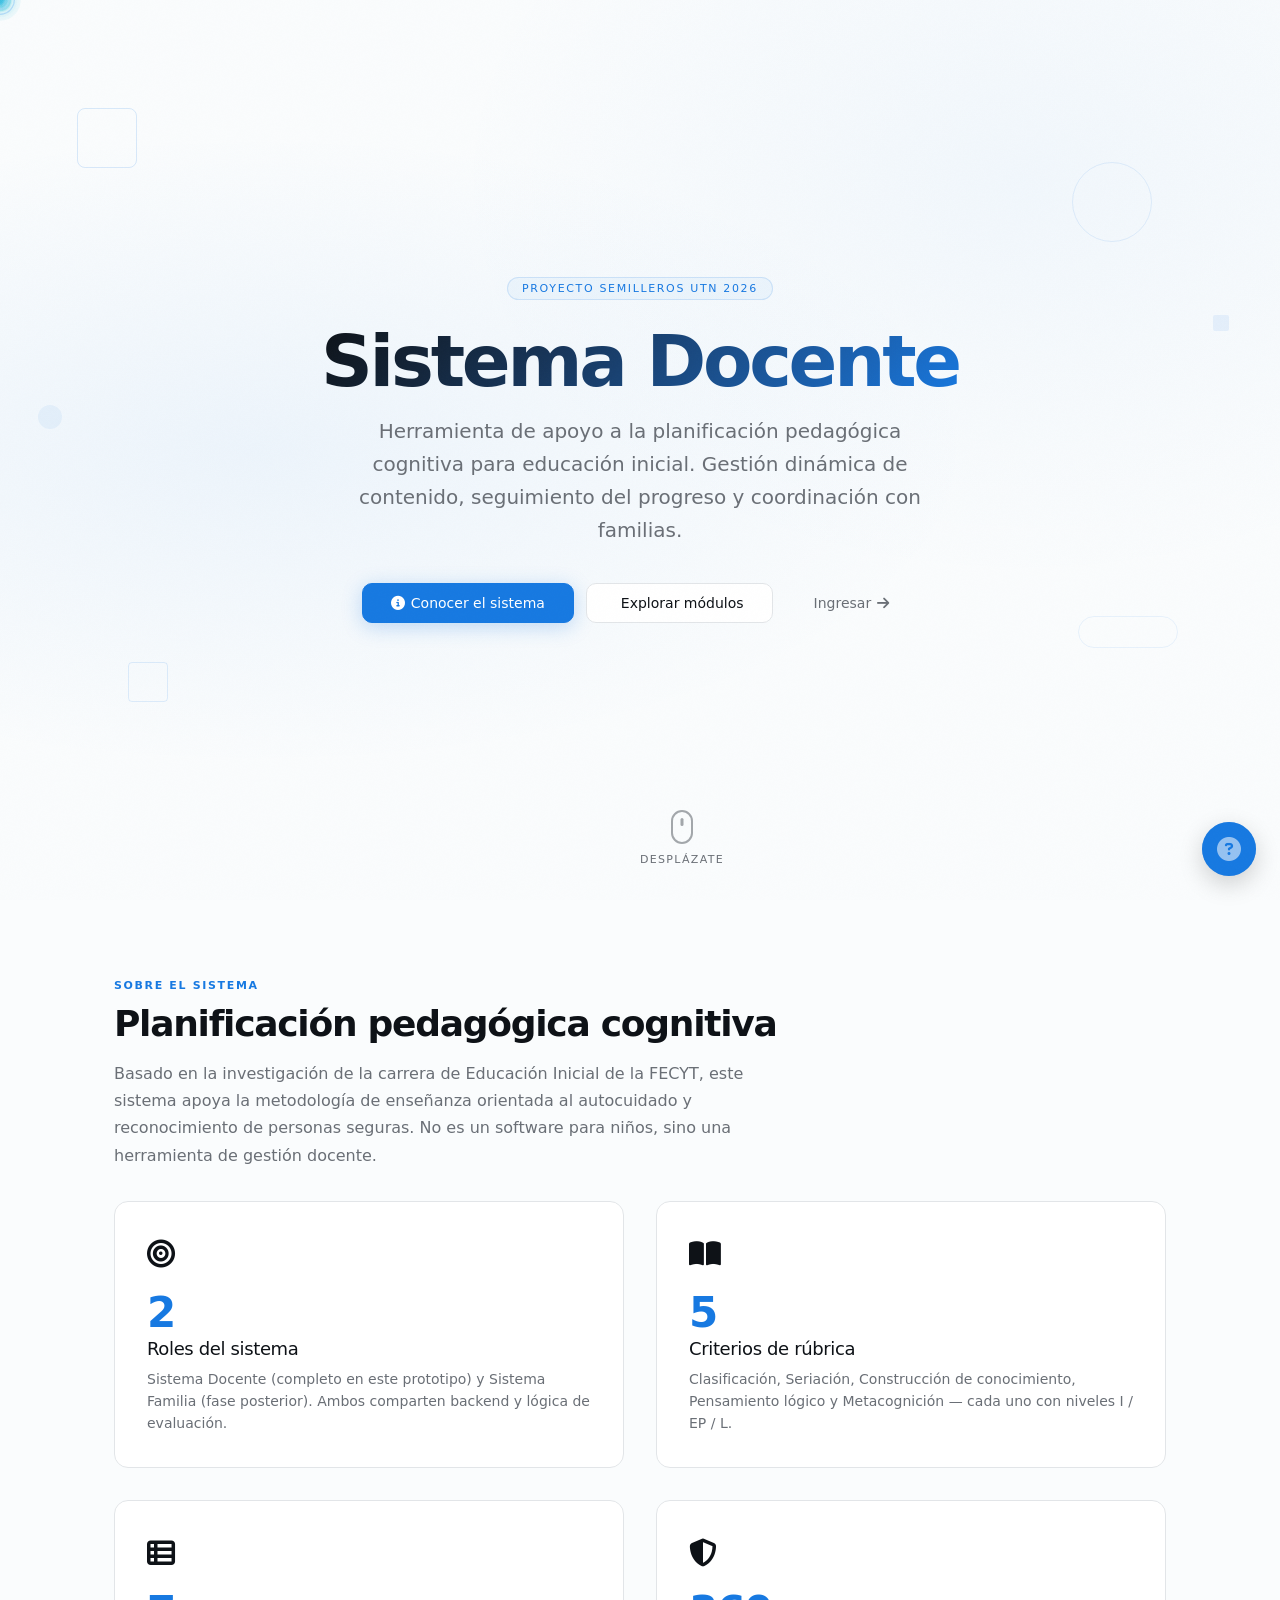
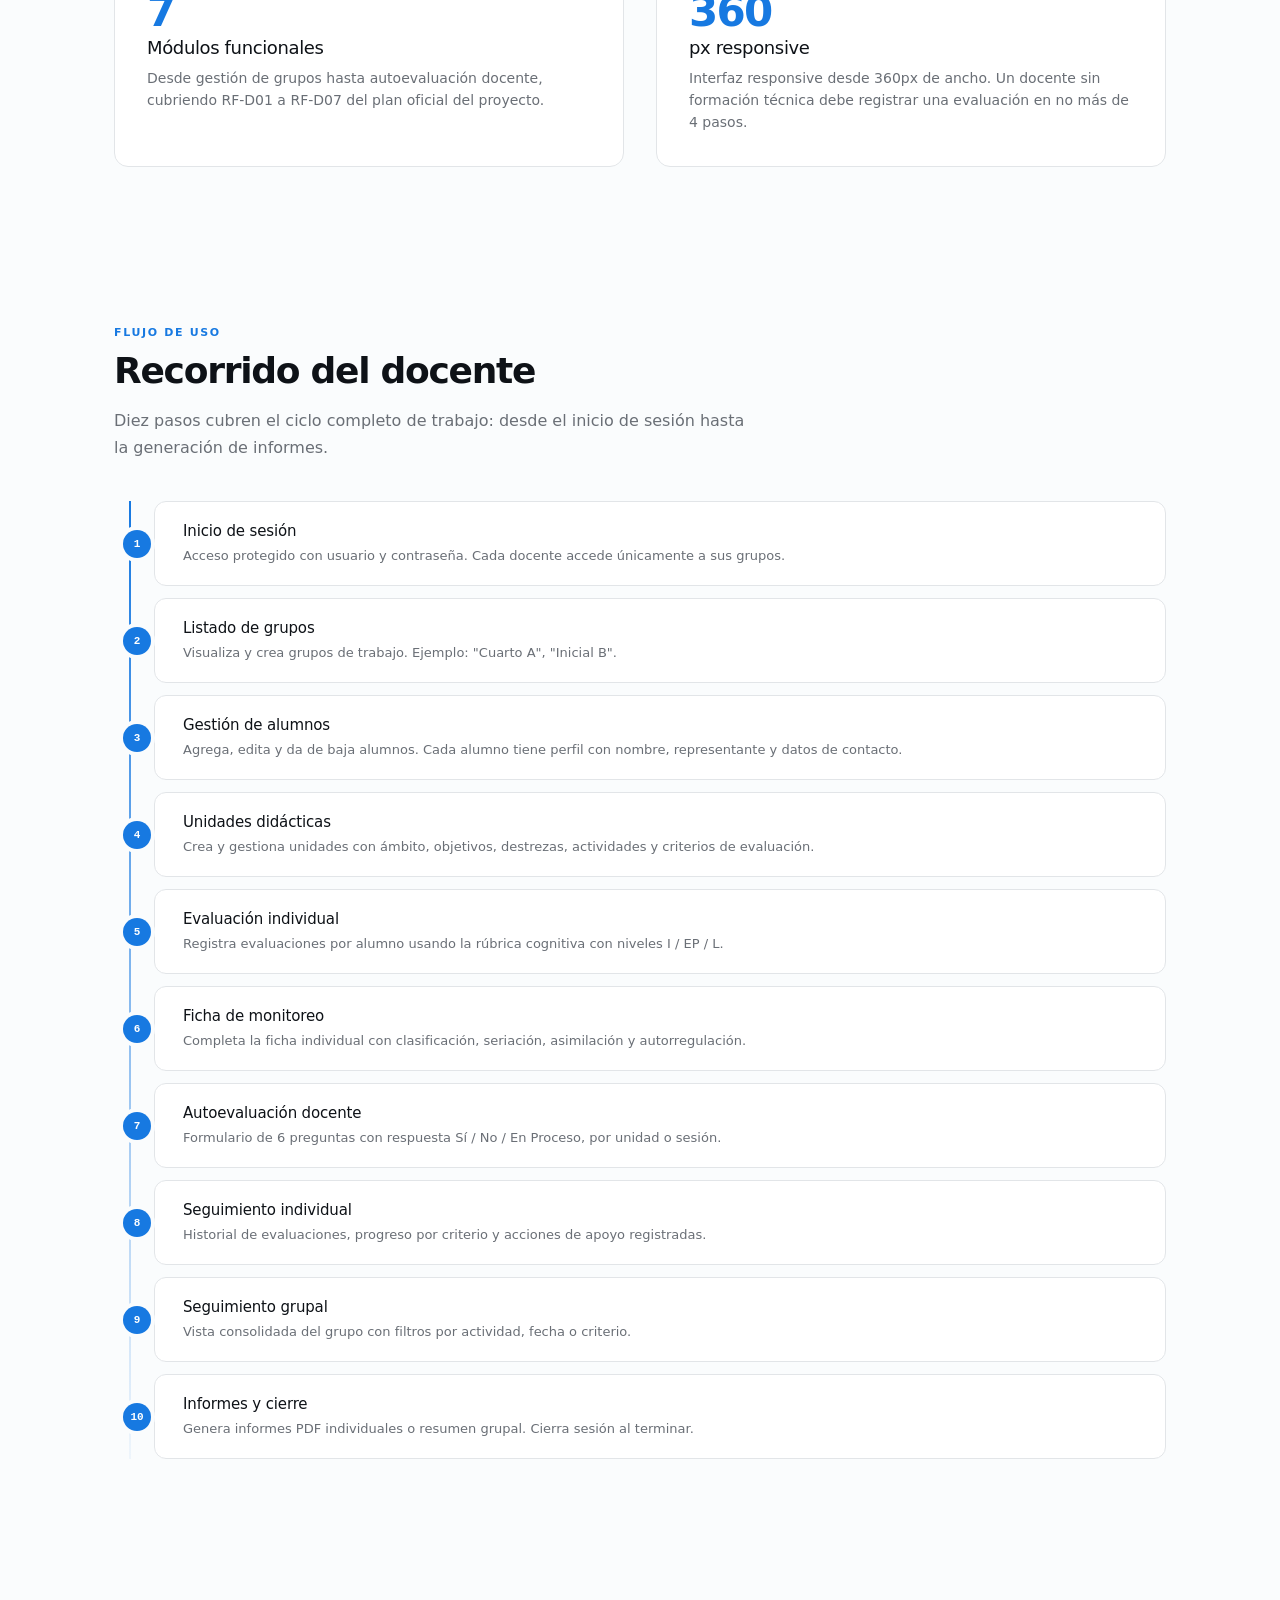
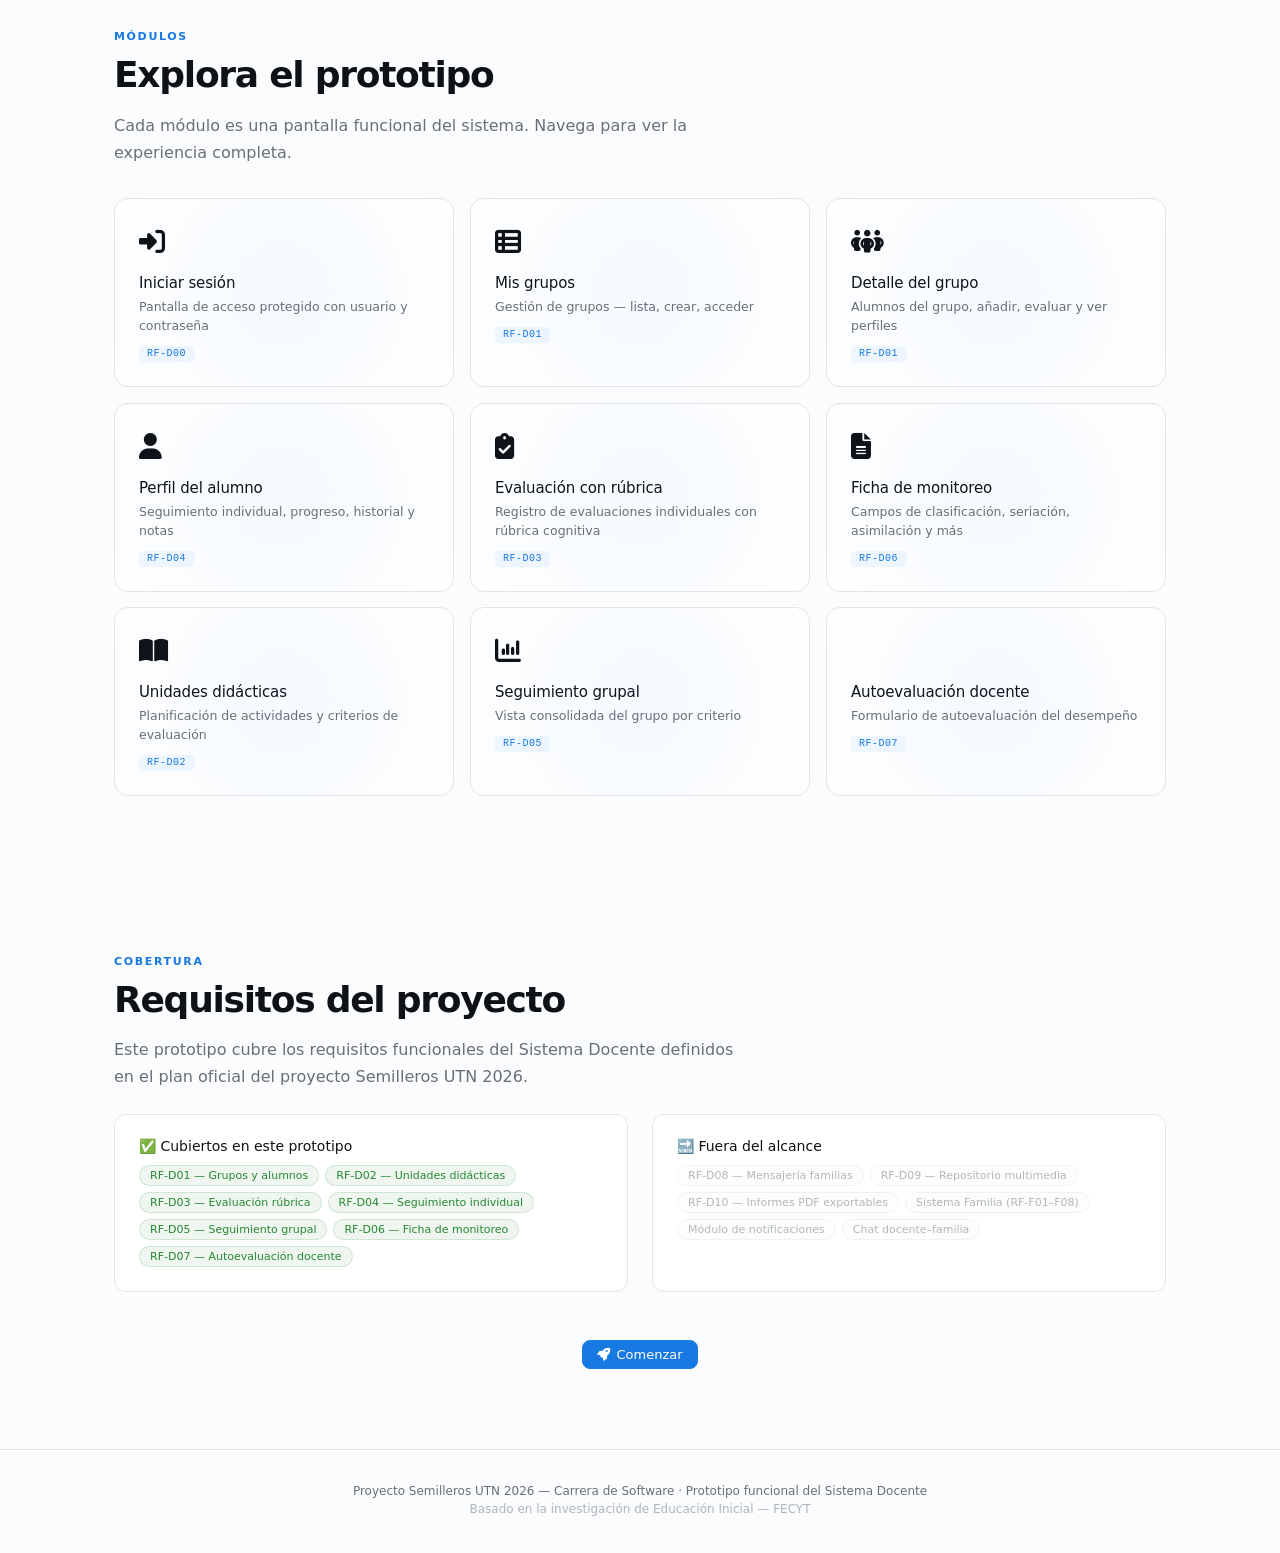
==== index.html @ c72c36a6 "inicio" ====
<!doctype html>
<html lang="es">
<head>
  <meta charset="utf-8">
  <meta name="viewport" content="width=device-width, initial-scale=1">
  <title>Sistema Docente — UTN Semilleros 2026</title>
  <link rel="stylesheet" href="https://cdnjs.cloudflare.com/ajax/libs/font-awesome/6.5.2/css/all.min.css" />
  <link rel="stylesheet" href="style.css" />
  <link rel="stylesheet" href="app.css" />
  <style>
    /* ============================================================
       WELCOME PAGE — Sistema Docente
       3D scroll-driven hero + system info + module grid
       ============================================================ */

    /* --- Scroll reveal overrides for welcome --- */
    .welcome-shell {
      overflow-x: hidden;
    }
    .section {
      max-width: 1100px;
      margin: 0 auto;
      padding: 80px 24px;
    }
    .section-label {
      font: 600 11px/1 var(--font);
      letter-spacing: 0.15em;
      text-transform: uppercase;
      color: var(--accent);
      margin-bottom: 12px;
    }
    .section h2 {
      font: 600 36px/1.15 var(--font-display);
      letter-spacing: -0.035em;
      margin-bottom: 16px;
    }
    .section .lead {
      font-size: 16px;
      color: var(--muted);
      line-height: 1.7;
      max-width: 640px;
    }

    /* ============================================================
       HERO — full-screen, 3D particles, scroll-driven
       ============================================================ */
    .hero {
      position: relative;
      width: 100%;
      height: 100vh;
      min-height: 600px;
      display: flex;
      align-items: center;
      justify-content: center;
      overflow: hidden;
      background:
        radial-gradient(ellipse at 20% 50%, oklch(58% 0.18 255 / 0.06) 0%, transparent 50%),
        radial-gradient(ellipse at 80% 20%, oklch(58% 0.18 255 / 0.04) 0%, transparent 40%),
        var(--bg);
    }
    .hero-particles {
      position: absolute;
      inset: 0;
      width: 100%;
      height: 100%;
      pointer-events: none;
      z-index: 1;
    }

    /* 3D floating geometric shapes in hero */
    .hero-shapes {
      position: absolute;
      inset: 0;
      pointer-events: none;
      z-index: 1;
      perspective: 1200px;
      transform-style: preserve-3d;
    }
    .hero-shape {
      position: absolute;
      will-change: transform;
      transition: transform 0.05s linear;
      transform-style: preserve-3d;
    }
    .hero-shape-1 {
      top: 12%;
      left: 6%;
      width: 60px; height: 60px;
      border: 1.5px solid oklch(58% 0.18 255 / 0.15);
      border-radius: 8px;
      transform: rotateX(45deg) rotateY(25deg);
    }
    .hero-shape-2 {
      top: 18%;
      right: 10%;
      width: 80px; height: 80px;
      border-radius: 50%;
      border: 1.5px solid oklch(58% 0.18 255 / 0.10);
    }
    .hero-shape-3 {
      bottom: 22%;
      left: 10%;
      width: 40px; height: 40px;
      border: 1.5px solid oklch(58% 0.18 255 / 0.12);
      border-radius: 4px;
      transform: rotate(35deg) rotateX(30deg);
    }
    .hero-shape-4 {
      bottom: 28%;
      right: 8%;
      width: 100px; height: 32px;
      border: 1.5px solid oklch(58% 0.18 255 / 0.08);
      border-radius: 999px;
    }
    .hero-shape-5 {
      top: 45%;
      left: 3%;
      width: 24px; height: 24px;
      background: oklch(58% 0.18 255 / 0.06);
      border-radius: 50%;
    }
    .hero-shape-6 {
      top: 35%;
      right: 4%;
      width: 16px; height: 16px;
      background: oklch(58% 0.18 255 / 0.08);
      border-radius: 2px;
      transform: rotate(45deg);
    }

    .hero-content {
      position: relative;
      z-index: 2;
      text-align: center;
      max-width: 820px;
      padding: 0 24px;
      perspective: 1000px;
    }
    .hero-badge {
      display: inline-block;
      font: 500 11px/1 var(--font);
      letter-spacing: 0.15em;
      text-transform: uppercase;
      color: var(--accent);
      padding: 5px 14px;
      border: 1px solid oklch(58% 0.18 255 / 0.15);
      border-radius: 999px;
      margin-bottom: 24px;
      background: oklch(58% 0.18 255 / 0.04);
    }
    .hero h1 {
      font: 700 clamp(40px, 6vw, 72px)/1.05 var(--font-display);
      letter-spacing: -0.045em;
      margin-bottom: 16px;
    }
    .hero h1 .gradient-text {
      background: linear-gradient(135deg, var(--fg) 0%, var(--accent) 100%);
      -webkit-background-clip: text;
      -webkit-text-fill-color: transparent;
      background-clip: text;
    }
    .hero p {
      font-size: clamp(16px, 2vw, 20px);
      line-height: 1.65;
      color: var(--muted);
      max-width: 600px;
      margin: 0 auto 36px;
    }
    .hero-actions {
      display: flex;
      gap: 12px;
      justify-content: center;
      flex-wrap: wrap;
    }
    .hero-actions .btn {
      padding: 12px 28px;
      font-size: 14px;
      border-radius: 10px;
    }
    .hero-actions .btn-primary {
      box-shadow: 0 4px 20px oklch(58% 0.18 255 / 0.25);
    }

    .hero-scroll-hint {
      position: absolute;
      bottom: 32px;
      left: 50%;
      transform: translateX(-50%);
      z-index: 2;
      display: flex;
      flex-direction: column;
      align-items: center;
      gap: 8px;
      color: var(--muted);
      font-size: 11px;
      letter-spacing: 0.12em;
      text-transform: uppercase;
      opacity: 0.5;
    }
    .hero-scroll-hint .mouse {
      width: 22px; height: 34px;
      border: 2px solid var(--muted);
      border-radius: 999px;
      position: relative;
      opacity: 0.6;
    }
    .hero-scroll-hint .mouse::after {
      content: '';
      position: absolute;
      top: 6px;
      left: 50%;
      transform: translateX(-50%);
      width: 3px; height: 8px;
      background: var(--muted);
      border-radius: 999px;
      animation: scroll-bounce 1.8s ease-in-out infinite;
    }
    @keyframes scroll-bounce {
      0%, 100% { transform: translateX(-50%) translateY(0); opacity: 1; }
      50% { transform: translateX(-50%) translateY(10px); opacity: 0.2; }
    }

    @media (max-width: 768px) {
      .hero h1 { font-size: 36px; }
      .hero-shape-1 { display: none; }
      .hero-shape-2 { display: none; }
      .hero-shape-3 { display: none; }
      .hero-shape-4 { display: none; }
    }

    /* ============================================================
       SECTIONS — scroll-driven 3D reveals
       ============================================================ */

    /* Section 2: Sobre el sistema */
    .about-grid {
      display: grid;
      grid-template-columns: 1fr 1fr;
      gap: 32px;
      margin-top: 32px;
    }
    .about-card {
      background: var(--surface);
      border: 1px solid var(--border);
      border-radius: 14px;
      padding: 32px;
      transition: transform 0.4s cubic-bezier(0.16, 1, 0.3, 1),
                  box-shadow 0.4s ease;
    }
    .about-card:hover {
      transform: translateY(-4px);
      box-shadow: 0 12px 40px rgba(0,0,0,0.06);
    }
    .about-card .icon {
      font-size: 28px;
      margin-bottom: 16px;
      display: block;
    }
    .about-card .num {
      font: 600 42px/1 var(--font-display);
      letter-spacing: -0.04em;
      color: var(--accent);
      margin-bottom: 4px;
    }
    .about-card h3 {
      font: 500 18px/1.2 var(--font-display);
      letter-spacing: -0.02em;
      margin-bottom: 8px;
    }
    .about-card p {
      font-size: 14px;
      color: var(--muted);
      line-height: 1.6;
    }

    @media (max-width: 640px) {
      .about-grid { grid-template-columns: 1fr; }
    }

    /* Section 3: Flujo general — timeline */
    .flow-timeline {
      position: relative;
      margin-top: 40px;
      padding-left: 40px;
    }
    .flow-timeline::before {
      content: '';
      position: absolute;
      left: 15px;
      top: 0;
      bottom: 0;
      width: 2px;
      background: linear-gradient(to bottom, var(--accent), oklch(58% 0.18 255 / 0.05));
    }
    .flow-step {
      position: relative;
      padding: 20px 28px;
      margin-bottom: 12px;
      background: var(--surface);
      border: 1px solid var(--border);
      border-radius: 12px;
      transition: transform 0.3s ease, box-shadow 0.3s ease;
    }
    .flow-step:hover {
      transform: translateX(4px);
      box-shadow: 0 4px 20px rgba(0,0,0,0.04);
    }
    .flow-step::before {
      content: attr(data-step);
      position: absolute;
      left: -32px;
      top: 50%;
      transform: translateY(-50%);
      width: 28px; height: 28px;
      border-radius: 50%;
      background: var(--accent);
      color: #fff;
      font: 600 11px/28px var(--font-mono);
      text-align: center;
      box-shadow: 0 0 0 4px var(--bg);
    }
    .flow-step h4 {
      font: 500 15px/1.3 var(--font-display);
      letter-spacing: -0.01em;
      margin-bottom: 4px;
    }
    .flow-step p {
      font-size: 13px;
      color: var(--muted);
      line-height: 1.5;
    }

    @media (max-width: 640px) {
      .flow-timeline { padding-left: 32px; }
      .flow-step::before { left: -26px; width: 24px; height: 24px; line-height: 24px; font-size: 10px; }
    }

    /* Section 4: Módulos grid — 3D flip/tilt cards */
    .modules-grid {
      display: grid;
      grid-template-columns: repeat(auto-fill, minmax(280px, 1fr));
      gap: 16px;
      margin-top: 32px;
    }
    .module-card {
      position: relative;
      background: var(--surface);
      border: 1px solid var(--border);
      border-radius: 14px;
      padding: 24px;
      text-decoration: none;
      color: var(--fg);
      transition: all 0.4s cubic-bezier(0.16, 1, 0.3, 1);
      transform-style: preserve-3d;
      overflow: hidden;
    }
    .module-card::before {
      content: '';
      position: absolute;
      top: 0;
      left: 0;
      right: 0;
      height: 3px;
      background: linear-gradient(90deg, transparent, var(--accent), transparent);
      opacity: 0;
      transition: opacity 0.3s;
    }
    .module-card:hover::before {
      opacity: 1;
    }
    .module-card .icon-lg {
      font-size: 26px;
      display: block;
      margin-bottom: 12px;
    }
    .module-card h3 {
      font: 500 15px/1.2 var(--font-display);
      letter-spacing: -0.01em;
      margin-bottom: 6px;
    }
    .module-card p {
      font-size: 12.5px;
      color: var(--muted);
      line-height: 1.5;
    }
    .module-card .rf-tag {
      display: inline-block;
      margin-top: 10px;
      font: 500 10px/1 var(--font-mono);
      letter-spacing: 0.05em;
      color: var(--accent);
      background: oklch(58% 0.18 255 / 0.06);
      padding: 3px 8px;
      border-radius: 4px;
    }
    .module-card .glow {
      position: absolute;
      top: -50%;
      left: -50%;
      width: 200%;
      height: 200%;
      pointer-events: none;
      background: radial-gradient(circle at var(--mouse-x, 50%) var(--mouse-y, 50%),
                  oklch(58% 0.18 255 / 0.04) 0%, transparent 60%);
      transition: background 0.1s;
    }

    /* Section 5: Cobertura */
    .coverage-grid {
      display: grid;
      grid-template-columns: 1fr 1fr;
      gap: 24px;
      margin-top: 24px;
    }
    .coverage-box {
      background: var(--surface);
      border: 1px solid var(--border);
      border-radius: 12px;
      padding: 24px;
    }
    .coverage-box h3 {
      font: 500 14px/1 var(--font-display);
      margin-bottom: 12px;
      display: flex;
      align-items: center;
      gap: 8px;
    }
    .coverage-box .chip-list {
      display: flex;
      flex-wrap: wrap;
      gap: 6px;
    }
    .coverage-box .chip {
      font: 500 11px/1 var(--font);
      padding: 4px 10px;
      border-radius: 999px;
      background: var(--bg);
      color: var(--fg);
      border: 1px solid var(--border);
    }
    .coverage-box .chip.included {
      background: oklch(55% 0.15 145 / 0.08);
      border-color: oklch(55% 0.15 145 / 0.15);
      color: var(--success);
    }
    .coverage-box .chip.excluded {
      color: var(--muted);
      opacity: 0.5;
    }

    @media (max-width: 640px) {
      .coverage-grid { grid-template-columns: 1fr; }
    }

    /* ============================================================
       3D CSS custom property utilities (set by JS)
       ============================================================ */
    .p3d-float {
      transform: translate3d(var(--p3d-x, 0px), var(--p3d-y, 0px), 0px)
                 rotateX(var(--p3d-rx, 0deg))
                 rotateY(var(--p3d-ry, 0deg));
      transition: transform 0.08s linear;
      will-change: transform;
    }
    .p3d-scroll {
      transition: transform 0.1s ease-out;
      will-change: transform;
    }

    /* ============================================================
       Background noise texture
       ============================================================ */
    .noise-overlay {
      position: fixed;
      inset: 0;
      pointer-events: none;
      z-index: 9999;
      opacity: 0.015;
      background-image: url("data:image/svg+xml,%3Csvg viewBox='0 0 200 200' xmlns='http://www.w3.org/2000/svg'%3E%3Cfilter id='n'%3E%3CfeTurbulence type='fractalNoise' baseFrequency='0.65' numOctaves='3' stitchTiles='stitch'/%3E%3C/filter%3E%3Crect width='100%25' height='100%25' filter='url(%23n)'/%3E%3C/svg%3E");
      background-size: 200px 200px;
    }
  </style>
</head>
<body>
  <div class="welcome-shell">
    <div class="noise-overlay"></div>

    <!-- ============================================================
         HERO — Full-screen 3D welcome
         ============================================================ -->
    <section class="hero" id="hero">
      <!-- Canvas particles -->
      <canvas class="hero-particles" id="hero-particles"></canvas>

      <!-- 3D floating shapes -->
      <div class="hero-shapes">
        <div class="hero-shape hero-shape-1 p3d-float" data-float="25"></div>
        <div class="hero-shape hero-shape-2 p3d-float" data-float="35"></div>
        <div class="hero-shape hero-shape-3 p3d-float" data-float="18"></div>
        <div class="hero-shape hero-shape-4 p3d-float" data-float="28"></div>
        <div class="hero-shape hero-shape-5 p3d-float" data-float="15"></div>
        <div class="hero-shape hero-shape-6 p3d-float" data-float="22"></div>
      </div>

      <div class="hero-content">
        <div class="hero-badge sr-init sr-fade-up">Proyecto Semilleros UTN 2026</div>
        <h1 class="sr-init" data-reveal-delay="100">
          <span class="gradient-text">Sistema Docente</span>
        </h1>
        <p class="sr-init sr-fade-up" data-reveal-delay="200">
          Herramienta de apoyo a la planificación pedagógica cognitiva para educación inicial.
          Gestión dinámica de contenido, seguimiento del progreso y coordinación con familias.
        </p>
        <div class="hero-actions sr-init" data-reveal-delay="300">
          <a class="btn btn-primary" href="#about"><i class="fa-solid fa-circle-info"></i> Conocer el sistema</a>
          <a class="btn" href="#modules"><i class="fa-solid fa-grid-2"></i> Explorar módulos</a>
          <a class="btn btn-ghost" href="screens/login.html">Ingresar <i class="fa-solid fa-arrow-right"></i></a>
        </div>
      </div>

      <div class="hero-scroll-hint sr-init sr-fade-up" data-reveal-delay="500">
        <div class="mouse"></div>
        <span>Desplázate</span>
      </div>
    </section>

    <!-- ============================================================
         SECTION 2 — Sobre el sistema
         ============================================================ -->
    <section class="section" id="about">
      <div class="section-label sr-init sr-fade-up">Sobre el sistema</div>
      <h2 class="sr-init sr-fade-up" data-reveal-delay="50">Planificación pedagógica cognitiva</h2>
      <p class="lead sr-init sr-fade-up" data-reveal-delay="100">
        Basado en la investigación de la carrera de Educación Inicial de la FECYT,
        este sistema apoya la metodología de enseñanza orientada al autocuidado y
        reconocimiento de personas seguras. No es un software para niños, sino una
        herramienta de gestión docente.
      </p>

      <div class="about-grid">
        <div class="about-card sr-init sr-flip-in" data-reveal-delay="100">
          <span class="icon"><i class="fa-solid fa-bullseye"></i></span>
          <div class="num">2</div>
          <h3>Roles del sistema</h3>
          <p>Sistema Docente (completo en este prototipo) y Sistema Familia (fase posterior). Ambos comparten backend y lógica de evaluación.</p>
        </div>
        <div class="about-card sr-init sr-flip-in" data-reveal-delay="170">
          <span class="icon"><i class="fa-solid fa-book-open"></i></span>
          <div class="num">5</div>
          <h3>Criterios de rúbrica</h3>
          <p>Clasificación, Seriación, Construcción de conocimiento, Pensamiento lógico y Metacognición — cada uno con niveles I / EP / L.</p>
        </div>
        <div class="about-card sr-init sr-flip-in" data-reveal-delay="240">
          <span class="icon"><i class="fa-solid fa-table-list"></i></span>
          <div class="num">7</div>
          <h3>Módulos funcionales</h3>
          <p>Desde gestión de grupos hasta autoevaluación docente, cubriendo RF-D01 a RF-D07 del plan oficial del proyecto.</p>
        </div>
        <div class="about-card sr-init sr-flip-in" data-reveal-delay="310">
          <span class="icon"><i class="fa-solid fa-shield-halved"></i></span>
          <div class="num">360</div>
          <h3>px responsive</h3>
          <p>Interfaz responsive desde 360px de ancho. Un docente sin formación técnica debe registrar una evaluación en no más de 4 pasos.</p>
        </div>
      </div>
    </section>

    <!-- ============================================================
         SECTION 3 — Flujo general
         ============================================================ -->
    <section class="section" id="flow">
      <div class="section-label sr-init sr-fade-up">Flujo de uso</div>
      <h2 class="sr-init sr-fade-up" data-reveal-delay="50">Recorrido del docente</h2>
      <p class="lead sr-init sr-fade-up" data-reveal-delay="100">
        Diez pasos cubren el ciclo completo de trabajo: desde el inicio de sesión
        hasta la generación de informes.
      </p>

      <div class="flow-timeline">
        <div class="flow-step sr-init sr-scale-in" data-step="1" data-reveal-delay="0">
          <h4>Inicio de sesión</h4>
          <p>Acceso protegido con usuario y contraseña. Cada docente accede únicamente a sus grupos.</p>
        </div>
        <div class="flow-step sr-init sr-scale-in" data-step="2" data-reveal-delay="80">
          <h4>Listado de grupos</h4>
          <p>Visualiza y crea grupos de trabajo. Ejemplo: "Cuarto A", "Inicial B".</p>
        </div>
        <div class="flow-step sr-init sr-scale-in" data-step="3" data-reveal-delay="160">
          <h4>Gestión de alumnos</h4>
          <p>Agrega, edita y da de baja alumnos. Cada alumno tiene perfil con nombre, representante y datos de contacto.</p>
        </div>
        <div class="flow-step sr-init sr-scale-in" data-step="4" data-reveal-delay="240">
          <h4>Unidades didácticas</h4>
          <p>Crea y gestiona unidades con ámbito, objetivos, destrezas, actividades y criterios de evaluación.</p>
        </div>
        <div class="flow-step sr-init sr-scale-in" data-step="5" data-reveal-delay="320">
          <h4>Evaluación individual</h4>
          <p>Registra evaluaciones por alumno usando la rúbrica cognitiva con niveles I / EP / L.</p>
        </div>
        <div class="flow-step sr-init sr-scale-in" data-step="6" data-reveal-delay="400">
          <h4>Ficha de monitoreo</h4>
          <p>Completa la ficha individual con clasificación, seriación, asimilación y autorregulación.</p>
        </div>
        <div class="flow-step sr-init sr-scale-in" data-step="7" data-reveal-delay="480">
          <h4>Autoevaluación docente</h4>
          <p>Formulario de 6 preguntas con respuesta Sí / No / En Proceso, por unidad o sesión.</p>
        </div>
        <div class="flow-step sr-init sr-scale-in" data-step="8" data-reveal-delay="560">
          <h4>Seguimiento individual</h4>
          <p>Historial de evaluaciones, progreso por criterio y acciones de apoyo registradas.</p>
        </div>
        <div class="flow-step sr-init sr-scale-in" data-step="9" data-reveal-delay="640">
          <h4>Seguimiento grupal</h4>
          <p>Vista consolidada del grupo con filtros por actividad, fecha o criterio.</p>
        </div>
        <div class="flow-step sr-init sr-scale-in" data-step="10" data-reveal-delay="720">
          <h4>Informes y cierre</h4>
          <p>Genera informes PDF individuales o resumen grupal. Cierra sesión al terminar.</p>
        </div>
      </div>
    </section>

    <!-- ============================================================
         SECTION 4 — Módulos del sistema
         ============================================================ -->
    <section class="section" id="modules">
      <div class="section-label sr-init sr-fade-up">Módulos</div>
      <h2 class="sr-init sr-fade-up" data-reveal-delay="50">Explora el prototipo</h2>
      <p class="lead sr-init sr-fade-up" data-reveal-delay="100">
        Cada módulo es una pantalla funcional del sistema. Navega para ver la
        experiencia completa.
      </p>

      <div class="modules-grid" data-reveal-stagger>
        <a class="module-card tilt-3d sr-init sr-flip-in" href="screens/login.html">
          <div class="glow"></div>
          <span class="icon-lg"><i class="fa-solid fa-right-to-bracket"></i></span>
          <h3>Iniciar sesión</h3>
          <p>Pantalla de acceso protegido con usuario y contraseña</p>
          <span class="rf-tag">RF-D00</span>
        </a>
        <a class="module-card tilt-3d sr-init sr-flip-in" href="screens/dashboard.html">
          <div class="glow"></div>
          <span class="icon-lg"><i class="fa-solid fa-table-list"></i></span>
          <h3>Mis grupos</h3>
          <p>Gestión de grupos — lista, crear, acceder</p>
          <span class="rf-tag">RF-D01</span>
        </a>
        <a class="module-card tilt-3d sr-init sr-flip-in" href="screens/group.html">
          <div class="glow"></div>
          <span class="icon-lg"><i class="fa-solid fa-people-group"></i></span>
          <h3>Detalle del grupo</h3>
          <p>Alumnos del grupo, añadir, evaluar y ver perfiles</p>
          <span class="rf-tag">RF-D01</span>
        </a>
        <a class="module-card tilt-3d sr-init sr-flip-in" href="screens/student.html">
          <div class="glow"></div>
          <span class="icon-lg"><i class="fa-solid fa-user"></i></span>
          <h3>Perfil del alumno</h3>
          <p>Seguimiento individual, progreso, historial y notas</p>
          <span class="rf-tag">RF-D04</span>
        </a>
        <a class="module-card tilt-3d sr-init sr-flip-in" href="screens/evaluate.html">
          <div class="glow"></div>
          <span class="icon-lg"><i class="fa-solid fa-clipboard-check"></i></span>
          <h3>Evaluación con rúbrica</h3>
          <p>Registro de evaluaciones individuales con rúbrica cognitiva</p>
          <span class="rf-tag">RF-D03</span>
        </a>
        <a class="module-card tilt-3d sr-init sr-flip-in" href="screens/monitoring.html">
          <div class="glow"></div>
          <span class="icon-lg"><i class="fa-solid fa-file-lines"></i></span>
          <h3>Ficha de monitoreo</h3>
          <p>Campos de clasificación, seriación, asimilación y más</p>
          <span class="rf-tag">RF-D06</span>
        </a>
        <a class="module-card tilt-3d sr-init sr-flip-in" href="screens/units.html">
          <div class="glow"></div>
          <span class="icon-lg"><i class="fa-solid fa-book-open"></i></span>
          <h3>Unidades didácticas</h3>
          <p>Planificación de actividades y criterios de evaluación</p>
          <span class="rf-tag">RF-D02</span>
        </a>
        <a class="module-card tilt-3d sr-init sr-flip-in" href="screens/group-tracking.html">
          <div class="glow"></div>
          <span class="icon-lg"><i class="fa-solid fa-chart-column"></i></span>
          <h3>Seguimiento grupal</h3>
          <p>Vista consolidada del grupo por criterio</p>
          <span class="rf-tag">RF-D05</span>
        </a>
        <a class="module-card tilt-3d sr-init sr-flip-in" href="screens/self-eval.html">
          <div class="glow"></div>
          <span class="icon-lg"><i class="fa-solid fa-mirror"></i></span>
          <h3>Autoevaluación docente</h3>
          <p>Formulario de autoevaluación del desempeño</p>
          <span class="rf-tag">RF-D07</span>
        </a>
      </div>
    </section>

    <!-- ============================================================
         SECTION 5 — Cobertura
         ============================================================ -->
    <section class="section" id="coverage">
      <div class="section-label sr-init sr-fade-up">Cobertura</div>
      <h2 class="sr-init sr-fade-up" data-reveal-delay="50">Requisitos del proyecto</h2>
      <p class="lead sr-init sr-fade-up" data-reveal-delay="100">
        Este prototipo cubre los requisitos funcionales del Sistema Docente
        definidos en el plan oficial del proyecto Semilleros UTN 2026.
      </p>

      <div class="coverage-grid">
        <div class="coverage-box sr-init sr-scale-in" data-reveal-delay="100">
          <h3>✅ Cubiertos en este prototipo</h3>
          <div class="chip-list">
            <span class="chip included">RF-D01 — Grupos y alumnos</span>
            <span class="chip included">RF-D02 — Unidades didácticas</span>
            <span class="chip included">RF-D03 — Evaluación rúbrica</span>
            <span class="chip included">RF-D04 — Seguimiento individual</span>
            <span class="chip included">RF-D05 — Seguimiento grupal</span>
            <span class="chip included">RF-D06 — Ficha de monitoreo</span>
            <span class="chip included">RF-D07 — Autoevaluación docente</span>
          </div>
        </div>
        <div class="coverage-box sr-init sr-scale-in" data-reveal-delay="200">
          <h3>🔜 Fuera del alcance</h3>
          <div class="chip-list">
            <span class="chip excluded">RF-D08 — Mensajería familias</span>
            <span class="chip excluded">RF-D09 — Repositorio multimedia</span>
            <span class="chip excluded">RF-D10 — Informes PDF exportables</span>
            <span class="chip excluded">Sistema Familia (RF-F01–F08)</span>
            <span class="chip excluded">Módulo de notificaciones</span>
            <span class="chip excluded">Chat docente–familia</span>
          </div>
        </div>
      </div>

      <div style="text-align:center;margin-top:48px" class="sr-init sr-fade-up">
        <a class="btn btn-primary" href="screens/login.html"><i class="fa-solid fa-rocket"></i> Comenzar</a>
      </div>
    </section>

    <!-- ============================================================
         Footer
         ============================================================ -->
    <footer style="text-align:center;padding:32px 24px;font-size:12px;color:var(--muted);border-top:1px solid var(--border)">
      Proyecto Semilleros UTN 2026 — Carrera de Software &middot; Prototipo funcional del Sistema Docente
      <br>
      <span style="opacity:0.5">Basado en la investigación de Educación Inicial — FECYT</span>
    </footer>
  </div>

  <script src="scroll-reveal.js"></script>
  <script src="help.js"></script>
  <script type="module" src="js/app.js"></script>
  <script>
    (function () {
      // Module card glow — follow mouse
      var cards = document.querySelectorAll('.module-card');
      cards.forEach(function (c) {
        c.addEventListener('mousemove', function (e) {
          var rect = c.getBoundingClientRect();
          var x = ((e.clientX - rect.left) / rect.width) * 100;
          var y = ((e.clientY - rect.top) / rect.height) * 100;
          c.style.setProperty('--mouse-x', x + '%');
          c.style.setProperty('--mouse-y', y + '%');
        });
      });

      // Smooth scroll for anchor links
      document.querySelectorAll('a[href^="#"]').forEach(function (a) {
        a.addEventListener('click', function (e) {
          var target = document.querySelector(a.getAttribute('href'));
          if (target) {
            e.preventDefault();
            target.scrollIntoView({ behavior: 'smooth', block: 'start' });
          }
        });
      });

      // Nav background on scroll
      var ticking = false;
      window.addEventListener('scroll', function () {
        if (!ticking) {
          requestAnimationFrame(function () {
            ticking = false;
          });
          ticking = true;
        }
      }, { passive: true });
    })();
  </script>
</body>
</html>
---- style.css ----
/* ===================================================================
   Sistema Docente — UTN Semilleros 2026
   Design system: Modern minimal (Linear/Vercel inspired)
   =================================================================== */

:root {
  --bg:      oklch(99% 0.002 240);
  --surface: oklch(100% 0 0);
  --fg:      oklch(18% 0.012 250);
  --muted:   oklch(54% 0.012 250);
  --border:  oklch(92% 0.005 250);
  --accent:  oklch(58% 0.18 255);
  --accent-muted: oklch(58% 0.18 255 / 0.1);
  --success: oklch(55% 0.15 145);
  --warning: oklch(65% 0.14 85);
  --danger:  oklch(55% 0.18 25);

  --sidebar-w: 240px;
  --topbar-h: 56px;
  --radius: 8px;

  --font: -apple-system, BlinkMacSystemFont, 'SF Pro Text', 'Segoe UI', system-ui, sans-serif;
  --font-display: -apple-system, BlinkMacSystemFont, 'SF Pro Display', system-ui, sans-serif;
  --font-mono: ui-monospace, 'SF Mono', Menlo, monospace;
}

*, *::before, *::after { box-sizing: border-box; margin: 0; padding: 0; }

html, body {
  height: 100%;
  font: 14px/1.5 var(--font);
  background: var(--bg);
  color: var(--fg);
  -webkit-font-smoothing: antialiased;
}

a { color: var(--accent); text-decoration: none; }
a:hover { text-decoration: underline; }

/* ---- Layout shell ---- */
.app-shell {
  display: flex;
  height: 100vh;
  overflow: hidden;
}

/* ---- Sidebar ---- */
.sidebar {
  width: var(--sidebar-w);
  background: var(--surface);
  border-right: 1px solid var(--border);
  display: flex;
  flex-direction: column;
  flex-shrink: 0;
  z-index: 100;
}
.sidebar-header {
  padding: 16px 20px;
  border-bottom: 1px solid var(--border);
  display: flex;
  align-items: center;
  gap: 10px;
  min-height: var(--topbar-h);
}
.sidebar-header .logo {
  width: 28px; height: 28px;
  background: var(--accent);
  border-radius: 6px;
  display: grid;
  place-items: center;
  color: #fff;
  font-weight: 600;
  font-size: 13px;
  flex-shrink: 0;
}
.sidebar-header h1 {
  font: 600 15px/1.2 var(--font-display);
  letter-spacing: -0.01em;
  color: var(--fg);
}
.sidebar-header .sub {
  font: 11px/1 var(--font);
  color: var(--muted);
  letter-spacing: 0.02em;
}
.sidebar-nav {
  flex: 1;
  padding: 12px 8px;
  overflow-y: auto;
}
.nav-item {
  display: flex;
  align-items: center;
  gap: 10px;
  padding: 8px 12px;
  border-radius: 6px;
  font-size: 13.5px;
  font-weight: 450;
  color: var(--muted);
  cursor: pointer;
  transition: all 0.12s;
  border: none;
  background: none;
  width: 100%;
  text-align: left;
  text-decoration: none;
}
.nav-item:hover { background: var(--accent-muted); color: var(--fg); text-decoration: none; }
.nav-item.active { background: var(--accent-muted); color: var(--accent); font-weight: 500; }
.nav-item .icon { width: 18px; text-align: center; font-size: 15px; flex-shrink: 0; }
.nav-item .badge {
  margin-left: auto;
  background: var(--border);
  color: var(--muted);
  font: 11px/1 var(--font-mono);
  padding: 2px 7px;
  border-radius: 999px;
}

.sidebar-footer {
  padding: 12px 8px;
  border-top: 1px solid var(--border);
}
.nav-item.user-info { gap: 8px; }
.nav-item.user-info .avatar {
  width: 28px; height: 28px;
  border-radius: 50%;
  background: var(--accent);
  color: #fff;
  display: grid;
  place-items: center;
  font-size: 12px;
  font-weight: 500;
  flex-shrink: 0;
}

/* ---- Main area ---- */
.main-area {
  flex: 1;
  display: flex;
  flex-direction: column;
  min-width: 0;
  overflow: hidden;
}

/* ---- Top bar ---- */
.topbar {
  height: var(--topbar-h);
  border-bottom: 1px solid var(--border);
  background: var(--surface);
  display: flex;
  align-items: center;
  padding: 0 24px;
  gap: 16px;
  flex-shrink: 0;
}
.topbar-left {
  display: flex;
  align-items: center;
  gap: 12px;
}
.topbar h2 {
  font: 500 16px/1 var(--font-display);
  letter-spacing: -0.015em;
}
.topbar-actions {
  margin-left: auto;
  display: flex;
  align-items: center;
  gap: 8px;
}
.hamburger {
  display: none;
  background: none;
  border: none;
  font-size: 20px;
  color: var(--fg);
  cursor: pointer;
  padding: 4px;
  border-radius: 4px;
}
.hamburger:hover { background: var(--border); }

/* ---- Content area ---- */
.content {
  flex: 1;
  overflow-y: auto;
  padding: 24px;
}

/* ---- Components ---- */

/* Buttons */
.btn {
  display: inline-flex;
  align-items: center;
  gap: 6px;
  padding: 7px 14px;
  border-radius: var(--radius);
  border: 1px solid var(--border);
  background: var(--surface);
  color: var(--fg);
  font: 500 13px/1 var(--font);
  cursor: pointer;
  transition: all 0.12s;
  white-space: nowrap;
  text-decoration: none;
}
.btn:hover { background: var(--bg); border-color: var(--muted); text-decoration: none; }
.btn-primary {
  background: var(--accent);
  color: #fff;
  border-color: var(--accent);
}
.btn-primary:hover { filter: brightness(1.08); }
.btn-ghost {
  background: transparent;
  border-color: transparent;
  color: var(--muted);
}
.btn-ghost:hover { background: var(--bg); color: var(--fg); }
.btn-sm { padding: 4px 10px; font-size: 12px; }
.btn-icon {
  width: 32px; height: 32px;
  padding: 0;
  display: grid;
  place-items: center;
  border-radius: 6px;
}

/* Cards */
.card {
  background: var(--surface);
  border: 1px solid var(--border);
  border-radius: var(--radius);
  padding: 20px;
}
.card-header {
  display: flex;
  align-items: center;
  justify-content: space-between;
  margin-bottom: 16px;
}
.card-header h3 {
  font: 500 15px/1 var(--font-display);
  letter-spacing: -0.01em;
}

/* Tables */
.table-wrap {
  overflow-x: auto;
}
table {
  width: 100%;
  border-collapse: collapse;
  font-size: 13px;
}
table th {
  text-align: left;
  padding: 8px 12px;
  font-weight: 500;
  color: var(--muted);
  border-bottom: 1px solid var(--border);
  font-size: 12px;
  letter-spacing: 0.02em;
  text-transform: uppercase;
  white-space: nowrap;
}
table td {
  padding: 10px 12px;
  border-bottom: 1px solid var(--border);
  vertical-align: middle;
}
table tr:hover td { background: var(--bg); }
table tr:last-child td { border-bottom: none; }

/* Status badges */
.badge {
  display: inline-flex;
  align-items: center;
  padding: 2px 8px;
  border-radius: 999px;
  font: 11px/1.4 var(--font);
  font-weight: 500;
  letter-spacing: 0.01em;
}
.badge-initiated { background: oklch(55% 0.18 25 / 0.1); color: var(--danger); }
.badge-progress { background: oklch(65% 0.14 85 / 0.1); color: var(--warning); }
.badge-achieved { background: oklch(55% 0.15 145 / 0.1); color: var(--success); }
.badge-active { background: var(--accent-muted); color: var(--accent); }
.badge-archived { background: var(--border); color: var(--muted); }

/* Form elements */
.form-group {
  margin-bottom: 16px;
}
.form-group label {
  display: block;
  font-size: 12px;
  font-weight: 500;
  color: var(--muted);
  margin-bottom: 4px;
  letter-spacing: 0.01em;
}
input[type="text"],
input[type="email"],
input[type="password"],
input[type="search"],
textarea,
select {
  width: 100%;
  padding: 8px 12px;
  border: 1px solid var(--border);
  border-radius: var(--radius);
  background: var(--surface);
  color: var(--fg);
  font: 13px/1.4 var(--font);
  outline: none;
  transition: border-color 0.12s;
}
input:focus,
textarea:focus,
select:focus {
  border-color: var(--accent);
  box-shadow: 0 0 0 2px var(--accent-muted);
}
textarea { resize: vertical; min-height: 80px; }
select { appearance: auto; }

/* Grid helpers */
.grid-2 { display: grid; grid-template-columns: 1fr 1fr; gap: 16px; }
.grid-3 { display: grid; grid-template-columns: 1fr 1fr 1fr; gap: 16px; }
.grid-4 { display: grid; grid-template-columns: 1fr 1fr 1fr 1fr; gap: 16px; }

/* Stats / metric cards */
.stat-card {
  padding: 16px 20px;
}
.stat-card .value {
  font: 600 28px/1 var(--font-display);
  letter-spacing: -0.02em;
  margin-bottom: 4px;
}
.stat-card .label {
  font-size: 12px;
  color: var(--muted);
}

/* Progress bars */
.progress-bar {
  height: 6px;
  background: var(--border);
  border-radius: 999px;
  overflow: hidden;
}
.progress-bar .fill {
  height: 100%;
  border-radius: 999px;
  background: var(--accent);
  transition: width 0.3s;
}

/* Radio group */
.radio-group {
  display: flex;
  gap: 4px;
  background: var(--bg);
  border: 1px solid var(--border);
  border-radius: var(--radius);
  padding: 3px;
}
.radio-group label {
  flex: 1;
  text-align: center;
  padding: 6px 12px;
  border-radius: calc(var(--radius) - 2px);
  font-size: 12px;
  font-weight: 500;
  cursor: pointer;
  transition: all 0.12s;
  color: var(--muted);
}
.radio-group input { display: none; }
.radio-group input:checked + label {
  background: var(--surface);
  color: var(--fg);
  box-shadow: 0 1px 3px rgba(0,0,0,0.06);
}

/* Modal / overlay */
.overlay {
  display: none;
  position: fixed;
  inset: 0;
  background: rgba(0,0,0,0.3);
  z-index: 1000;
  align-items: center;
  justify-content: center;
}
.overlay.open { display: flex; }
.modal {
  background: var(--surface);
  border: 1px solid var(--border);
  border-radius: 12px;
  padding: 24px;
  width: 100%;
  max-width: 480px;
  box-shadow: 0 20px 60px rgba(0,0,0,0.12);
}
.modal h3 { margin-bottom: 16px; }

/* Tabs */
.tabs {
  display: flex;
  gap: 0;
  border-bottom: 1px solid var(--border);
  margin-bottom: 20px;
}
.tab {
  padding: 10px 16px;
  font-size: 13px;
  font-weight: 450;
  color: var(--muted);
  cursor: pointer;
  border-bottom: 2px solid transparent;
  transition: all 0.12s;
  background: none;
  border-top: none;
  border-left: none;
  border-right: none;
}
.tab:hover { color: var(--fg); }
.tab.active { color: var(--fg); border-bottom-color: var(--accent); }

/* Empty state */
.empty-state {
  text-align: center;
  padding: 60px 20px;
  color: var(--muted);
}
.empty-state .icon { font-size: 40px; margin-bottom: 12px; opacity: 0.4; }
.empty-state h3 { font-size: 16px; margin-bottom: 4px; color: var(--fg); }
.empty-state p { font-size: 13px; }

/* ---- Scroll-reveal animations ---- */
.sr-init {
  opacity: 0;
  transform: translateY(30px) scale(0.96);
  transition: opacity 0.65s cubic-bezier(0.16, 1, 0.3, 1),
              transform 0.65s cubic-bezier(0.16, 1, 0.3, 1);
  will-change: opacity, transform;
}
.sr-init.sr-hidden { visibility: hidden; }

/* Staggered children — parent gets data-reveal-stagger */
[data-reveal-stagger] > .sr-init:nth-child(1)  { transition-delay: 0ms; }
[data-reveal-stagger] > .sr-init:nth-child(2)  { transition-delay: 70ms; }
[data-reveal-stagger] > .sr-init:nth-child(3)  { transition-delay: 140ms; }
[data-reveal-stagger] > .sr-init:nth-child(4)  { transition-delay: 210ms; }
[data-reveal-stagger] > .sr-init:nth-child(5)  { transition-delay: 280ms; }
[data-reveal-stagger] > .sr-init:nth-child(6)  { transition-delay: 350ms; }
[data-reveal-stagger] > .sr-init:nth-child(7)  { transition-delay: 420ms; }
[data-reveal-stagger] > .sr-init:nth-child(8)  { transition-delay: 490ms; }
[data-reveal-stagger] > .sr-init:nth-child(9)  { transition-delay: 560ms; }
[data-reveal-stagger] > .sr-init:nth-child(10) { transition-delay: 630ms; }
[data-reveal-stagger] > .sr-init:nth-child(11) { transition-delay: 700ms; }
[data-reveal-stagger] > .sr-init:nth-child(12) { transition-delay: 770ms; }

/* Revealed state */
.sr-init.sr-visible {
  opacity: 1;
  transform: translateY(0) scale(1);
}

/* ---- Animation variants ---- */
.sr-fade-up {
  transform: translateY(40px) scale(0.97);
}
.sr-fade-left {
  transform: translateX(-50px) scale(0.97);
}
.sr-fade-right {
  transform: translateX(50px) scale(0.97);
}
.sr-scale-in {
  transform: scale(0.8);
}
.sr-rotate-in {
  transform: perspective(800px) rotateX(12deg) translateY(30px);
}
.sr-flip-in {
  transform: perspective(800px) rotateY(-25deg) translateZ(40px);
}
.sr-blur-in {
  transform: translateY(20px) scale(0.98);
  filter: blur(12px);
}
.sr-slide-up {
  transform: translateY(80px);
}

/* All variants when visible */
.sr-init.sr-visible.sr-fade-up,
.sr-init.sr-visible.sr-fade-left,
.sr-init.sr-visible.sr-fade-right,
.sr-init.sr-visible.sr-scale-in,
.sr-init.sr-visible.sr-rotate-in,
.sr-init.sr-visible.sr-flip-in,
.sr-init.sr-visible.sr-blur-in,
.sr-init.sr-visible.sr-slide-up {
  transform: none;
  filter: none;
}

/* ---- 3D perspective container ---- */
.perspective-container {
  perspective: 1200px;
  transform-style: preserve-3d;
}

/* ---- Float / hover 3D tilt on cards ---- */
.card-link,
.unit-card,
.question-card,
.eval-item {
  transition: transform 0.3s cubic-bezier(0.16, 1, 0.3, 1),
              box-shadow 0.3s cubic-bezier(0.16, 1, 0.3, 1),
              border-color 0.3s;
}
.card-link:hover,
.unit-card:hover,
.question-card:hover,
.eval-item:hover {
  transform: translateY(-3px) scale(1.01);
  box-shadow: 0 8px 30px rgba(0,0,0,0.06);
}

/* ---- Hero entrance (login, index) ---- */
@keyframes hero-entrance {
  0% {
    opacity: 0;
    transform: perspective(900px) rotateX(8deg) translateY(40px) scale(0.92);
    filter: blur(4px);
  }
  100% {
    opacity: 1;
    transform: perspective(900px) rotateX(0deg) translateY(0) scale(1);
    filter: blur(0);
  }
}
.hero-animate {
  animation: hero-entrance 0.8s cubic-bezier(0.16, 1, 0.3, 1) both;
}

/* ---- Glow pulse accent ---- */
@keyframes glow-pulse {
  0%, 100% { box-shadow: 0 0 0 0 oklch(58% 0.18 255 / 0.15); }
  50% { box-shadow: 0 0 20px 4px oklch(58% 0.18 255 / 0.2); }
}
.glow-pulse {
  animation: glow-pulse 2.5s ease-in-out infinite;
}

/* ---- Counter count-up ---- */
@keyframes count-pop {
  0% { transform: scale(0.6); opacity: 0; }
  60% { transform: scale(1.08); }
  100% { transform: scale(1); opacity: 1; }
}
.count-animate {
  animation: count-pop 0.5s cubic-bezier(0.16, 1, 0.3, 1) both;
}

/* ---- Parallax background ---- */
.parallax-bg {
  position: relative;
  overflow: hidden;
}
.parallax-bg::before {
  content: '';
  position: absolute;
  inset: -20%;
  background: radial-gradient(ellipse at 30% 20%, oklch(58% 0.18 255 / 0.04) 0%, transparent 60%);
  pointer-events: none;
  transform: translateZ(0);
  will-change: transform;
}

/* ---- Smooth page scroll ---- */
html { scroll-behavior: smooth; }

/* ---- Reduced motion ---- */
@media (prefers-reduced-motion: reduce) {
  .sr-init { transition: none !important; opacity: 1 !important; transform: none !important; }
  .hero-animate { animation: none !important; opacity: 1 !important; transform: none !important; }
  .glow-pulse { animation: none !important; }
  .count-animate { animation: none !important; }
}

/* ---- Responsive ---- */
@media (max-width: 768px) {
  .sidebar {
    position: fixed;
    left: -280px;
    top: 0;
    bottom: 0;
    transition: left 0.2s;
    box-shadow: 4px 0 20px rgba(0,0,0,0.08);
  }
  .sidebar.open { left: 0; }
  .sidebar-backdrop {
    display: none;
    position: fixed;
    inset: 0;
    background: rgba(0,0,0,0.2);
    z-index: 99;
  }
  .sidebar-backdrop.open { display: block; }
  .hamburger { display: inline-flex; }
  .content { padding: 16px; }
  .grid-2, .grid-3, .grid-4 { grid-template-columns: 1fr; }
}
---- app.css ----
/* ===================================================================
   APP.CSS — estilos para los nuevos componentes
   (Modal con header, sidebar mejorado, helpers, etc.)
   =================================================================== */

/* --- Modal con header --- */
.overlay { backdrop-filter: blur(2px); }
.modal { padding: 0; overflow: hidden; }
.modal-header {
  display: flex; align-items: center; gap: 10px;
  padding: 18px 22px 14px;
  border-bottom: 1px solid var(--border);
}
.modal-header h3 { margin: 0; flex: 1; font: 600 16px/1.3 var(--font-display); letter-spacing: -0.01em; }
.modal-icon { font-size: 20px; color: var(--accent); display: grid; place-items: center; }
.modal-close {
  background: none; border: none; cursor: pointer; color: var(--muted);
  width: 28px; height: 28px; border-radius: 6px;
  display: grid; place-items: center; font-size: 14px;
  transition: background 0.12s;
}
.modal-close:hover { background: var(--bg); color: var(--fg); }
.modal-body { padding: 18px 22px; max-height: 60vh; overflow-y: auto; }
.modal-footer { padding: 12px 22px 16px; border-top: 1px solid var(--border); }

.btn-danger { background: var(--danger); color: #fff; border-color: var(--danger); }
.btn-danger:hover { filter: brightness(1.08); }

/* --- Sidebar: user card y sub --- */
.sidebar-header .sub { display:block; font-size: 10.5px; color: var(--muted); letter-spacing: 0.03em; margin-top: 1px; }
.sidebar-header a.logo { text-decoration: none; color: #fff; }
.sidebar-header a.logo:hover { text-decoration: none; }
.user-card {
  display: flex; align-items: center; gap: 10px;
  padding: 10px 12px; border-radius: 8px; margin: 4px 8px;
}
.user-card .avatar {
  width: 32px; height: 32px; border-radius: 50%;
  background: var(--accent); color: #fff;
  display: grid; place-items: center;
  font: 600 12px var(--font-display); flex-shrink: 0;
}
.user-card .user-info { flex: 1; min-width: 0; }
.user-card .user-name { font: 500 13px/1.2 var(--font); color: var(--fg); overflow: hidden; text-overflow: ellipsis; white-space: nowrap; }
.user-card .user-role { font-size: 11px; color: var(--muted); margin-top: 1px; }
.user-card .btn-icon { background: none; border: none; cursor: pointer; color: var(--muted); padding: 6px; border-radius: 6px; font-size: 13px; }
.user-card .btn-icon:hover { background: var(--bg); color: var(--fg); }
.badge-soon {
  margin-left: auto;
  font: 500 9.5px/1 var(--font-mono); letter-spacing: 0.04em;
  padding: 2px 6px; border-radius: 4px;
  background: var(--border); color: var(--muted);
  text-transform: uppercase;
}
.nav-item-disabled { cursor: not-allowed; opacity: 0.55; }

/* --- Breadcrumb --- */
.bc { display: flex; align-items: center; gap: 6px; font-size: 12px; color: var(--muted); margin-bottom: 8px; }
.bc-link { color: var(--muted); text-decoration: none; display: inline-flex; align-items: center; gap: 4px; }
.bc-link:hover { color: var(--accent); text-decoration: none; }
.bc-current { color: var(--fg); font-weight: 500; display: inline-flex; align-items: center; gap: 4px; }
.bc-sep { color: var(--muted); font-size: 9px; opacity: 0.6; }
.bc-icon { font-size: 11px; }

/* --- Topbar mejoras --- */
.topbar h2 .h2-prefix { color: var(--muted); font-weight: 400; margin-right: 4px; }

/* --- Form actions row --- */
.form-actions { display: flex; gap: 8px; justify-content: flex-end; margin-top: 16px; flex-wrap: wrap; }

/* --- Empty state --- */
.empty-state { text-align: center; padding: 48px 20px; color: var(--muted); }
.empty-state .icon { font-size: 40px; margin-bottom: 12px; opacity: 0.4; display: block; }
.empty-state h3 { font: 500 16px/1.2 var(--font-display); margin-bottom: 4px; color: var(--fg); }
.empty-state p { font-size: 13px; margin-bottom: 12px; }
.empty-state .btn { margin-top: 8px; }

/* --- Filter chips (units) --- */
.filter-chip {
  font: 500 12px/1 var(--font);
  padding: 6px 12px; border-radius: 999px;
  border: 1px solid var(--border); background: var(--surface);
  color: var(--muted); cursor: pointer;
  transition: all 0.12s;
}
.filter-chip:hover { background: var(--bg); }
.filter-chip.active {
  background: var(--accent-muted); color: var(--accent);
  border-color: var(--accent-muted); font-weight: 500;
}

/* --- Action icon button --- */
.icon-btn {
  width: 30px; height: 30px; padding: 0;
  display: grid; place-items: center;
  border-radius: 6px;
  background: transparent; border: 1px solid transparent;
  color: var(--muted); cursor: pointer;
  transition: all 0.12s; font-size: 13px;
}
.icon-btn:hover { background: var(--bg); color: var(--fg); border-color: var(--border); }
.icon-btn.danger:hover { color: var(--danger); border-color: var(--danger); background: oklch(55% 0.18 25 / 0.05); }
.icon-btn.primary:hover { color: var(--accent); border-color: var(--accent); background: var(--accent-muted); }

/* --- Inline action group --- */
.inline-actions { display: inline-flex; gap: 4px; }

/* --- Stat icon --- */
.stat-card { display: flex; flex-direction: column; }
.stat-card .stat-icon {
  width: 32px; height: 32px; border-radius: 8px;
  background: var(--accent-muted); color: var(--accent);
  display: grid; place-items: center;
  font-size: 14px; margin-bottom: 8px;
}
.stat-card .stat-icon.success { background: oklch(55% 0.15 145 / 0.1); color: var(--success); }
.stat-card .stat-icon.warning { background: oklch(65% 0.14 85 / 0.1); color: var(--warning); }
.stat-card .stat-icon.danger  { background: oklch(55% 0.18 25 / 0.1); color: var(--danger); }

/* --- Responsive --- */
@media (max-width: 768px) {
  .modal { max-width: 100% !important; margin: 12px; max-height: 90vh; overflow-y: auto; }
  .modal-body { max-height: 60vh; }
}

/* --- Form row helper --- */
.form-row { display: grid; grid-template-columns: 1fr 1fr; gap: 12px; }
@media (max-width: 480px) { .form-row { grid-template-columns: 1fr; } }

/* --- Hidden helper --- */
[hidden] { display: none !important; }

/* --- Labeled action button (icon + texto) --- */
.btn-action {
  display: inline-flex; align-items: center; gap: 6px;
  padding: 6px 10px; border-radius: 6px;
  font: 500 12px/1 var(--font);
  background: transparent; border: 1px solid var(--border);
  color: var(--fg); cursor: pointer;
  transition: all 0.12s; white-space: nowrap;
}
.btn-action i { font-size: 12px; opacity: 0.85; }
.btn-action:hover { background: var(--bg); border-color: var(--accent); color: var(--accent); }
.btn-action.primary { background: var(--accent); color: #fff; border-color: var(--accent); }
.btn-action.primary:hover { filter: brightness(1.08); color: #fff; }
.btn-action.danger:hover { color: var(--danger); border-color: var(--danger); background: oklch(55% 0.18 25 / 0.05); }
.btn-action.warning { color: var(--warning); border-color: oklch(65% 0.14 85 / 0.3); }
.btn-action.warning:hover { background: oklch(65% 0.14 85 / 0.08); border-color: var(--warning); }

/* Highlight pulsante para una unidad recién creada/clonada */
@keyframes pulse-highlight {
  0%   { box-shadow: 0 0 0 0 oklch(55% 0.15 230 / 0.45); }
  100% { box-shadow: 0 0 0 14px oklch(55% 0.15 230 / 0); }
}
.pulse-highlight { animation: pulse-highlight 1.4s ease-out 2; border-color: var(--accent) !important; }
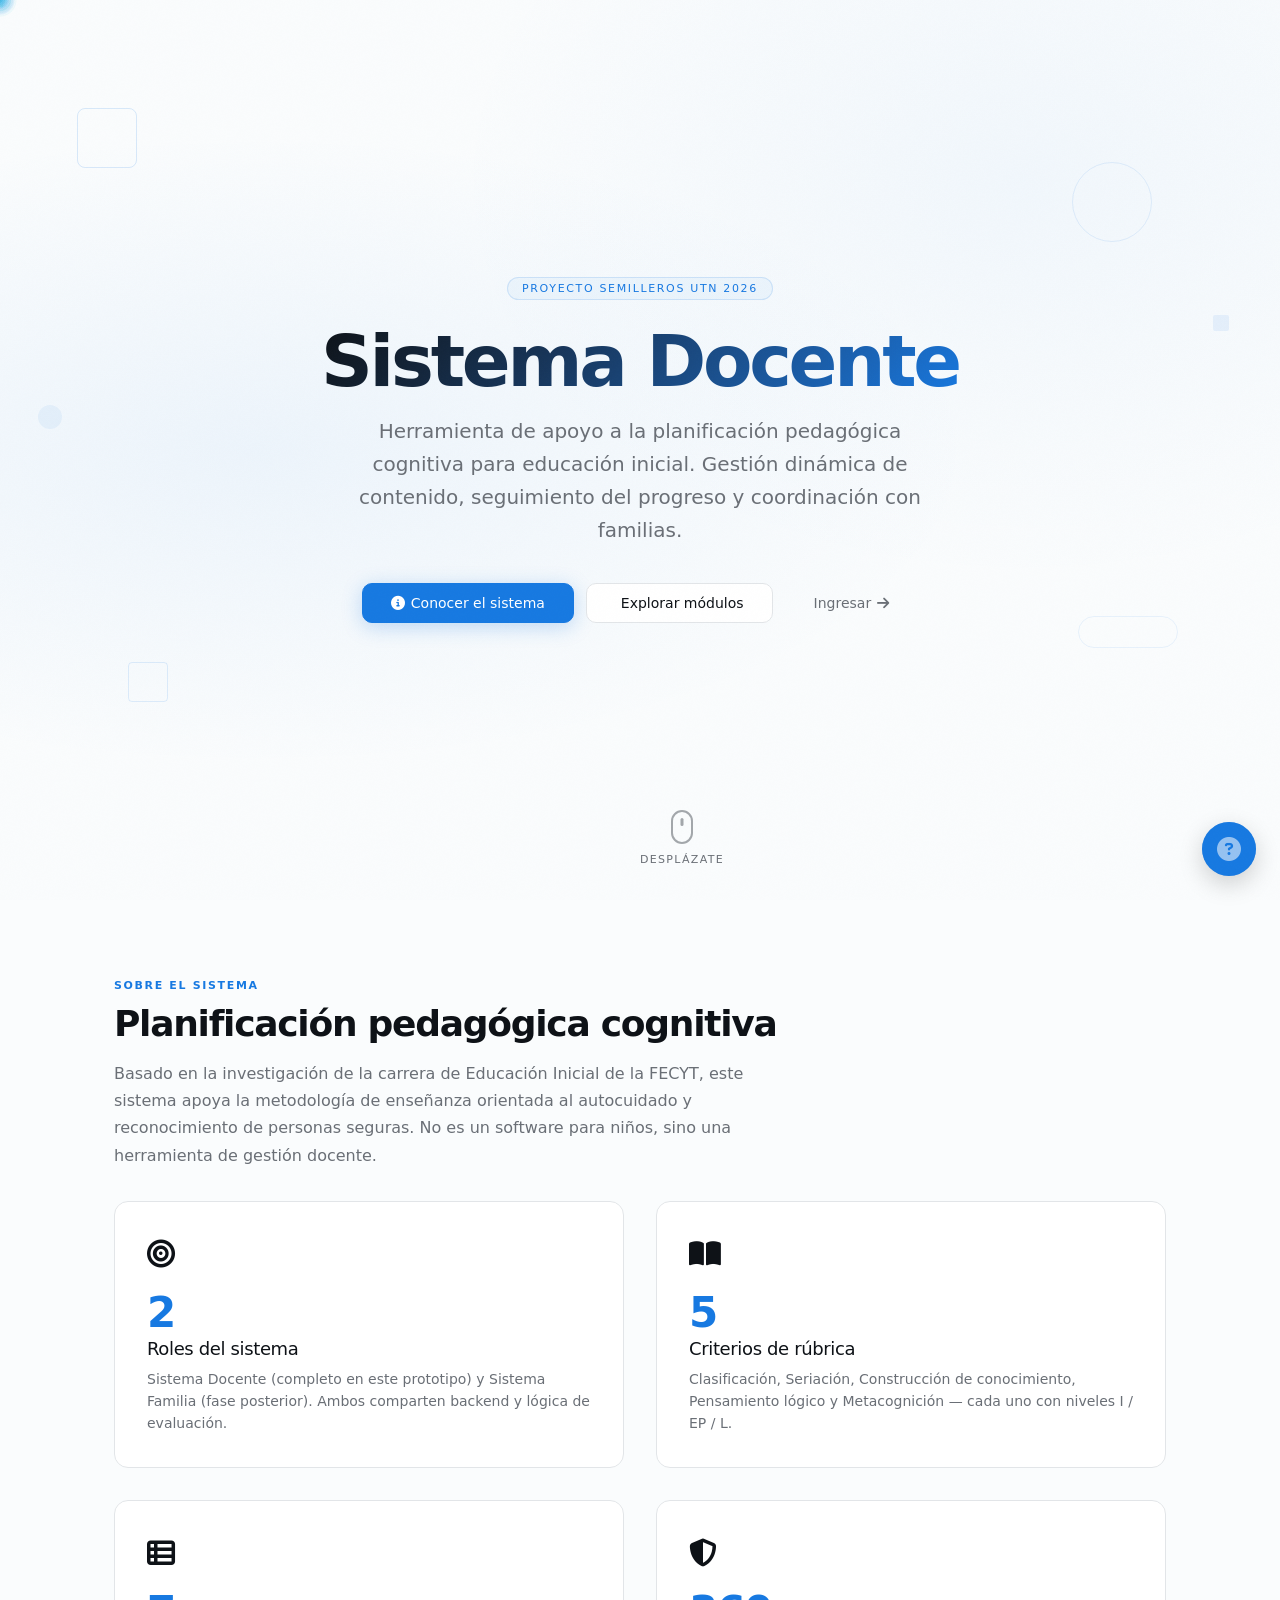
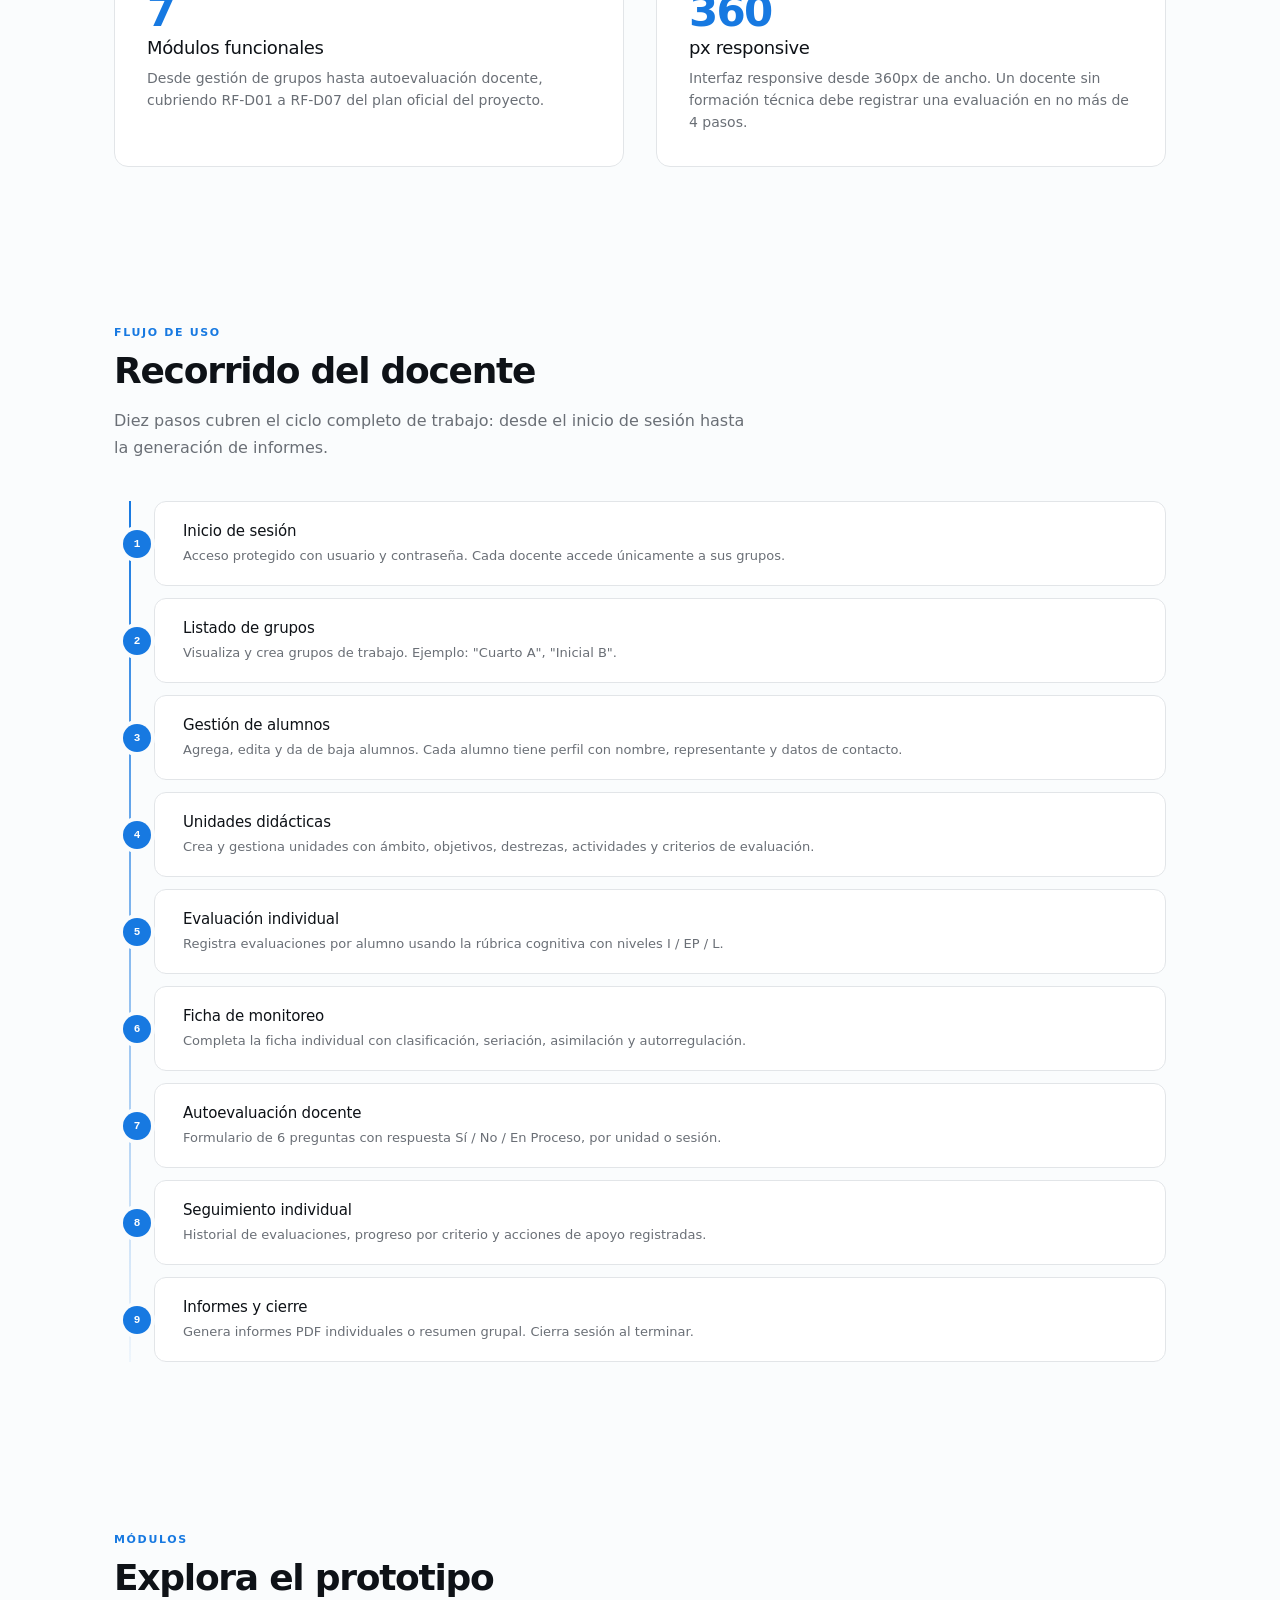
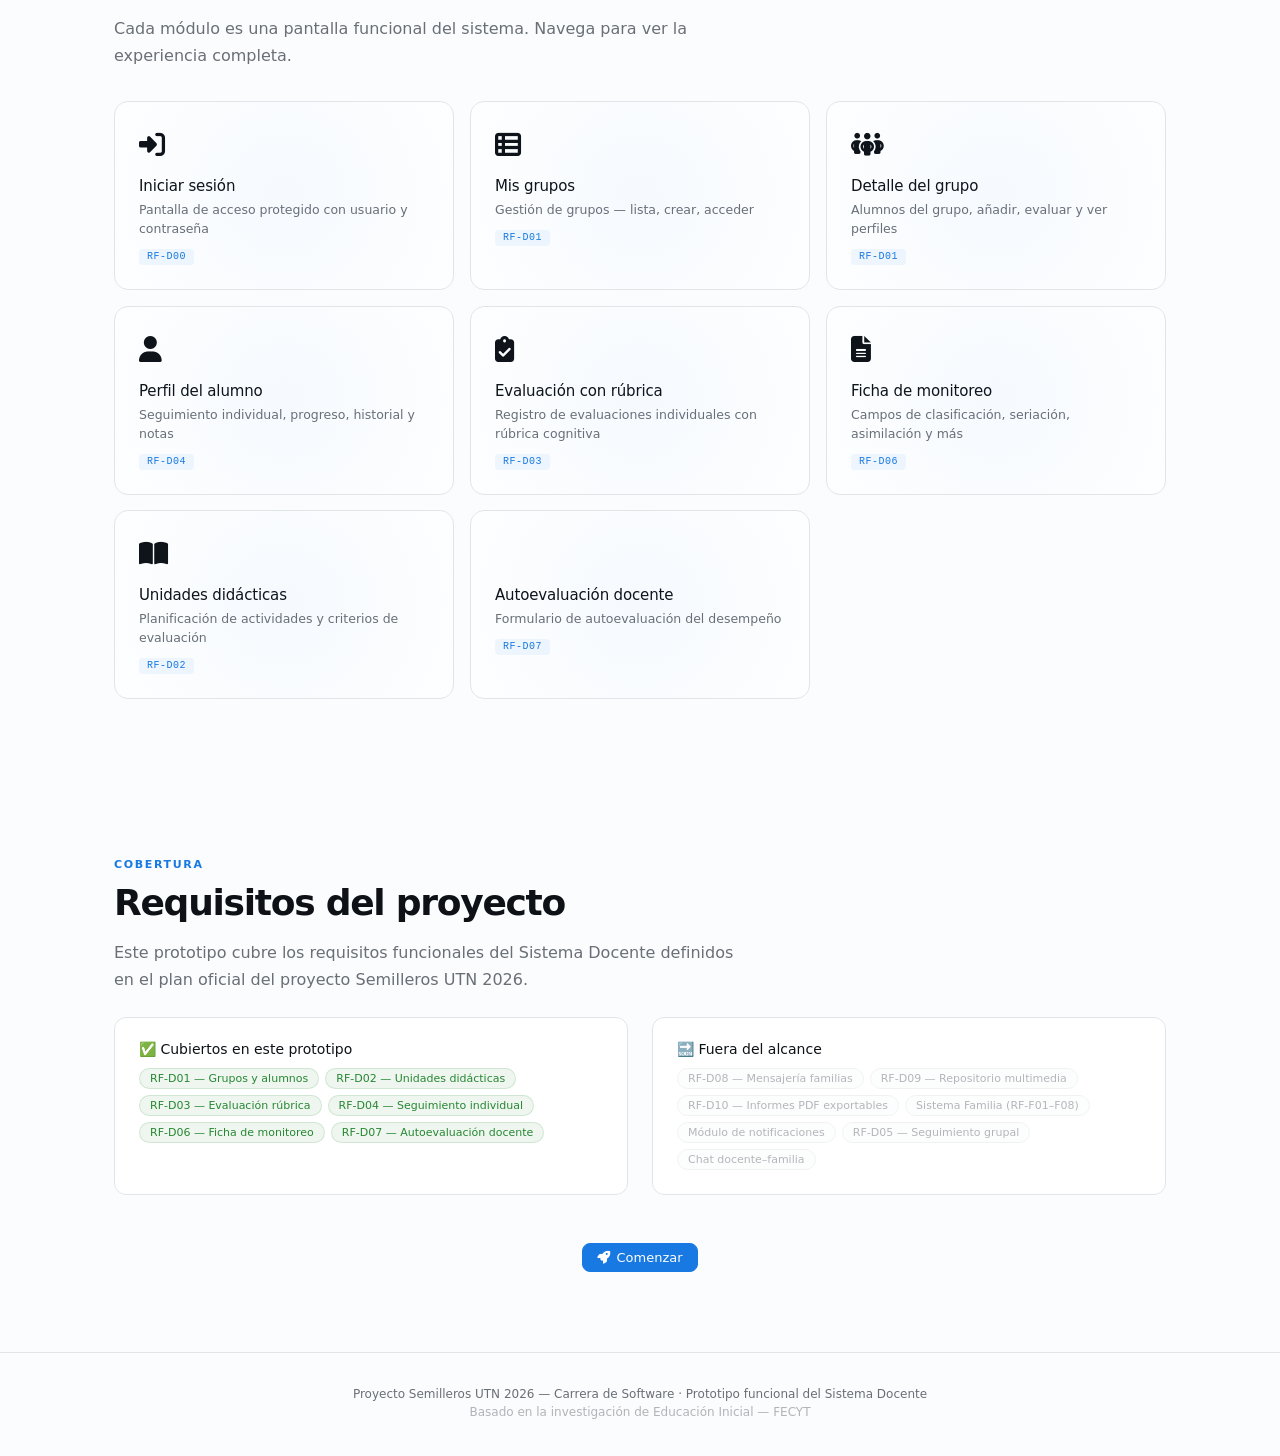
==== commit 4380e833: "refactor: remove group tracking module and migrate its functionality into the improved student repor" ====
--- a/index.html
+++ b/index.html
@@ -610,10 +610,6 @@
           <p>Historial de evaluaciones, progreso por criterio y acciones de apoyo registradas.</p>
         </div>
         <div class="flow-step sr-init sr-scale-in" data-step="9" data-reveal-delay="640">
-          <h4>Seguimiento grupal</h4>
-          <p>Vista consolidada del grupo con filtros por actividad, fecha o criterio.</p>
-        </div>
-        <div class="flow-step sr-init sr-scale-in" data-step="10" data-reveal-delay="720">
           <h4>Informes y cierre</h4>
           <p>Genera informes PDF individuales o resumen grupal. Cierra sesión al terminar.</p>
         </div>
@@ -681,13 +677,7 @@
           <p>Planificación de actividades y criterios de evaluación</p>
           <span class="rf-tag">RF-D02</span>
         </a>
-        <a class="module-card tilt-3d sr-init sr-flip-in" href="screens/group-tracking.html">
-          <div class="glow"></div>
-          <span class="icon-lg"><i class="fa-solid fa-chart-column"></i></span>
-          <h3>Seguimiento grupal</h3>
-          <p>Vista consolidada del grupo por criterio</p>
-          <span class="rf-tag">RF-D05</span>
-        </a>
+
         <a class="module-card tilt-3d sr-init sr-flip-in" href="screens/self-eval.html">
           <div class="glow"></div>
           <span class="icon-lg"><i class="fa-solid fa-mirror"></i></span>
@@ -717,7 +707,6 @@
             <span class="chip included">RF-D02 — Unidades didácticas</span>
             <span class="chip included">RF-D03 — Evaluación rúbrica</span>
             <span class="chip included">RF-D04 — Seguimiento individual</span>
-            <span class="chip included">RF-D05 — Seguimiento grupal</span>
             <span class="chip included">RF-D06 — Ficha de monitoreo</span>
             <span class="chip included">RF-D07 — Autoevaluación docente</span>
           </div>
@@ -730,6 +719,7 @@
             <span class="chip excluded">RF-D10 — Informes PDF exportables</span>
             <span class="chip excluded">Sistema Familia (RF-F01–F08)</span>
             <span class="chip excluded">Módulo de notificaciones</span>
+            <span class="chip excluded">RF-D05 — Seguimiento grupal</span>
             <span class="chip excluded">Chat docente–familia</span>
           </div>
         </div>
--- a/app.css
+++ b/app.css
@@ -153,3 +153,117 @@
   100% { box-shadow: 0 0 0 14px oklch(55% 0.15 230 / 0); }
 }
 .pulse-highlight { animation: pulse-highlight 1.4s ease-out 2; border-color: var(--accent) !important; }
+
+/* --- Segmented control (pestañas de informes) --- */
+.seg-control { display: inline-flex; background: var(--bg); border: 1px solid var(--border); border-radius: var(--radius); padding: 3px; gap: 2px; }
+.seg-control button {
+  font: 500 12.5px/1 var(--font);
+  padding: 7px 14px; border-radius: 5px;
+  background: transparent; border: none; cursor: pointer;
+  color: var(--muted); transition: all .12s;
+  display: inline-flex; align-items: center; gap: 6px;
+}
+.seg-control button i { font-size: 12px; }
+.seg-control button:hover { color: var(--fg); }
+.seg-control button.active { background: var(--surface); color: var(--accent); box-shadow: 0 1px 3px rgba(0,0,0,0.06); }
+
+/* --- Report layout --- */
+.report-toolbar {
+  display: flex; flex-wrap: wrap; gap: 10px; align-items: center;
+  padding: 14px 16px; margin-bottom: 18px;
+  background: var(--surface); border: 1px solid var(--border); border-radius: var(--radius);
+}
+.report-toolbar label { font: 500 11px/1 var(--font); color: var(--muted); text-transform: uppercase; letter-spacing: 0.04em; }
+.report-toolbar select { min-width: 220px; }
+
+.report-doc {
+  background: var(--surface); border: 1px solid var(--border);
+  border-radius: var(--radius); padding: 32px 40px;
+}
+.report-header {
+  display: flex; justify-content: space-between; align-items: flex-start;
+  border-bottom: 2px solid var(--fg); padding-bottom: 16px; margin-bottom: 24px;
+  gap: 16px;
+}
+.report-header .report-brand { display: flex; align-items: center; gap: 10px; }
+.report-header .report-brand .logo {
+  width: 32px; height: 32px; background: var(--accent); color: #fff;
+  border-radius: 6px; display: grid; place-items: center;
+  font: 600 13px/1 var(--font-display);
+}
+.report-header .report-brand .name { font: 600 15px/1.2 var(--font-display); }
+.report-header .report-brand .sub  { font: 11px/1 var(--font); color: var(--muted); }
+.report-header .report-meta { text-align: right; font-size: 11.5px; color: var(--muted); }
+.report-header .report-meta strong { color: var(--fg); font-weight: 500; }
+
+.report-title { font: 600 22px/1.2 var(--font-display); margin-bottom: 6px; }
+.report-sub   { font-size: 13px; color: var(--muted); margin-bottom: 20px; }
+
+.report-section { margin-bottom: 28px; page-break-inside: avoid; }
+.report-section h2 {
+  font: 600 13px/1.2 var(--font-display); text-transform: uppercase; letter-spacing: 0.06em;
+  color: var(--muted); margin-bottom: 10px; display: flex; align-items: center; gap: 8px;
+}
+.report-section h2 i { color: var(--accent); }
+
+.report-kv {
+  display: grid; grid-template-columns: repeat(auto-fit, minmax(140px, 1fr));
+  gap: 12px; margin-bottom: 16px;
+}
+.report-kv .kv {
+  background: var(--bg); border: 1px solid var(--border); border-radius: 6px;
+  padding: 10px 12px;
+}
+.report-kv .kv .k { font-size: 10.5px; color: var(--muted); text-transform: uppercase; letter-spacing: 0.04em; margin-bottom: 3px; }
+.report-kv .kv .v { font: 600 18px/1.1 var(--font-display); color: var(--fg); }
+.report-kv .kv .v.success { color: var(--success); }
+.report-kv .kv .v.warning { color: var(--warning); }
+.report-kv .kv .v.danger  { color: var(--danger); }
+
+.report-table { width: 100%; border-collapse: collapse; font-size: 12.5px; }
+.report-table th, .report-table td { padding: 8px 10px; text-align: left; border-bottom: 1px solid var(--border); }
+.report-table th { background: var(--bg); font: 500 11px/1 var(--font); color: var(--muted); text-transform: uppercase; letter-spacing: 0.04em; }
+.report-table tbody tr:hover { background: var(--bg); }
+.report-table tfoot td { font-weight: 500; background: var(--bg); }
+
+.report-bars { display: flex; flex-direction: column; gap: 6px; }
+.report-bars .bar-row { display: flex; align-items: center; gap: 8px; }
+.report-bars .bar-row .name { width: 200px; font-size: 12.5px; }
+.report-bars .bar-row .track {
+  flex: 1; height: 16px; background: var(--bg); border: 1px solid var(--border);
+  border-radius: 4px; overflow: hidden; display: flex;
+}
+.report-bars .bar-row .seg { height: 100%; display: grid; place-items: center; font-size: 10px; color: #fff; font-weight: 600; }
+.report-bars .bar-row .seg.L  { background: var(--success); }
+.report-bars .bar-row .seg.EP { background: var(--warning); }
+.report-bars .bar-row .seg.I  { background: var(--danger); }
+.report-bars .bar-row .counts { width: 90px; text-align: right; font-size: 11.5px; color: var(--muted); font-variant-numeric: tabular-nums; }
+
+.report-legend { font-size: 11.5px; color: var(--muted); display: flex; gap: 14px; flex-wrap: wrap; margin-top: 8px; }
+.report-legend .dot { display: inline-block; width: 10px; height: 10px; border-radius: 2px; vertical-align: middle; margin-right: 4px; }
+.report-legend .dot.L  { background: var(--success); }
+.report-legend .dot.EP { background: var(--warning); }
+.report-legend .dot.I  { background: var(--danger); }
+
+.report-signature {
+  margin-top: 40px; display: grid; grid-template-columns: 1fr 1fr; gap: 40px;
+  font-size: 12px; color: var(--muted);
+}
+.report-signature .sig-block { border-top: 1px solid var(--fg); padding-top: 6px; }
+
+/* --- Print styles --- */
+@media print {
+  body { background: #fff; }
+  .sidebar, .topbar, .sidebar-backdrop, .help-fab, .help-fab-label, .report-toolbar, .bc, .toast-container, .app-shell > .sidebar, .app-shell > .sidebar-backdrop { display: none !important; }
+  .app-shell { display: block; height: auto; overflow: visible; }
+  .main-area { margin: 0; padding: 0; }
+  .topbar { display: none !important; }
+  .content { max-width: 100% !important; margin: 0 !important; padding: 0 !important; }
+  .report-doc { border: none; padding: 0; box-shadow: none; }
+  .report-section { page-break-inside: avoid; }
+  .report-table th { background: #f5f5f5 !important; -webkit-print-color-adjust: exact; print-color-adjust: exact; }
+  .report-bars .bar-row .seg.L, .report-bars .bar-row .seg.EP, .report-bars .bar-row .seg.I { -webkit-print-color-adjust: exact; print-color-adjust: exact; }
+  .badge { -webkit-print-color-adjust: exact; print-color-adjust: exact; }
+  a { color: inherit; text-decoration: none; }
+  @page { margin: 1.5cm; size: A4; }
+}
